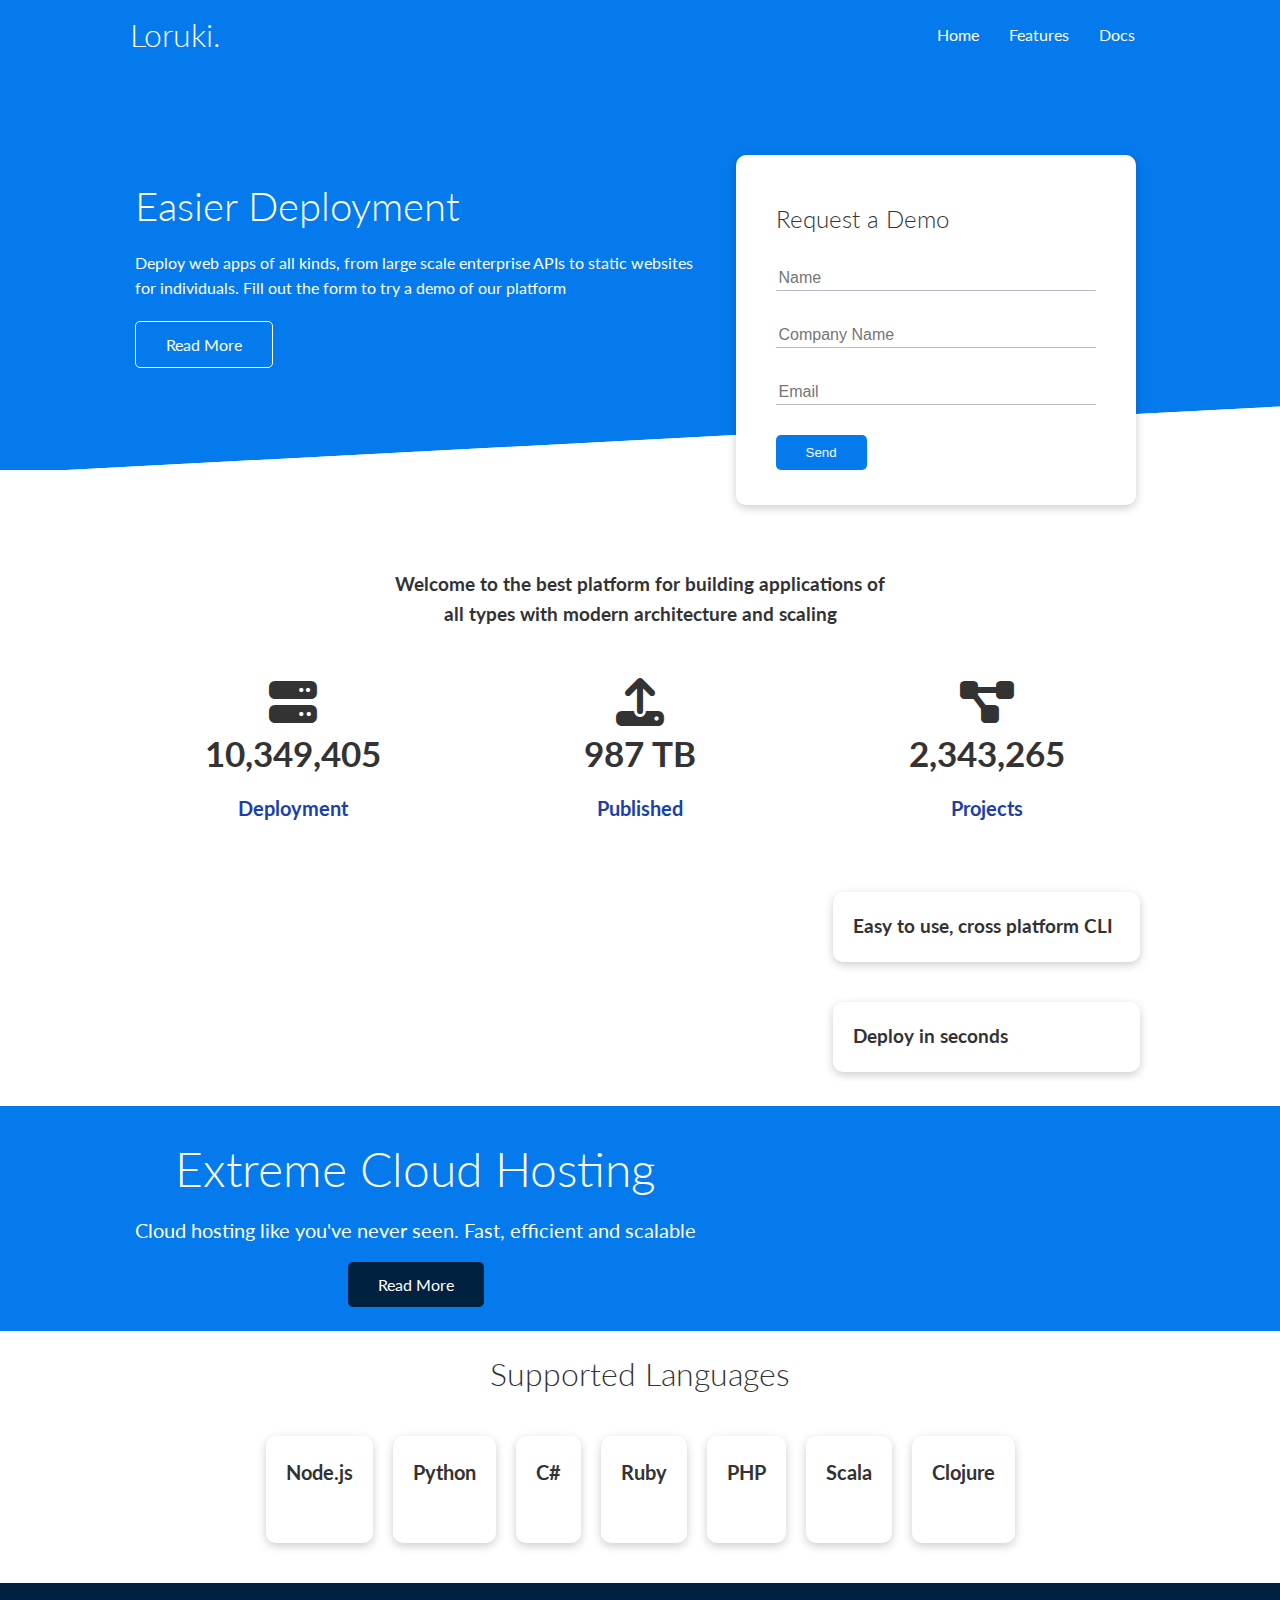
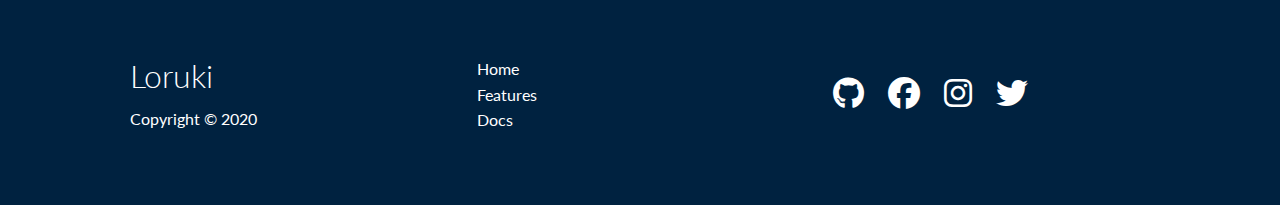
==== index.html @ b553d43c "completed loruki clone" ====
<!DOCTYPE html>
<html lang="en">
  <head>
    <meta charset="UTF-8" />
    <meta name="viewport" content="width=device-width, initial-scale=1.0" />
    <link
      rel="stylesheet"
      href="https://cdnjs.cloudflare.com/ajax/libs/font-awesome/6.7.2/css/all.min.css"
      integrity="sha512-Evv84Mr4kqVGRNSgIGL/F/aIDqQb7xQ2vcrdIwxfjThSH8CSR7PBEakCr51Ck+w+/U6swU2Im1vVX0SVk9ABhg=="
      crossorigin="anonymous"
      referrerpolicy="no-referrer"
    />
    <link rel="stylesheet" href="styles/utilities.css" />
    <link href="styles/styles.css" rel="stylesheet" />
    <title>Loruki | Cloud Hosting For Everyone</title>
  </head>
  <body>
    <!-- --------NAVBAR------- -->
    <header class="navbar">
      <div class="container flex">
        <h1 class="logo">Loruki.</h1>
        <nav>
          <ul>
            <li><a href="index.html">Home</a></li>
            <li><a href="features.html">Features</a></li>
            <li><a href="docs.html">Docs</a></li>
          </ul>
        </nav>
      </div>
    </header>

    <!-- ----------SHOWCASE---------- -->

    <section class="showcase">
      <div class="container grid">
        <div class="showcase-text">
          <h2>Easier Deployment</h2>
          <p>
            Deploy web apps of all kinds, from large scale enterprise APIs to
            static websites for individuals. Fill out the form to try a demo of
            our platform
          </p>
          <a href="features.html" class="btn outline-btn">Read More</a>
        </div>

        <div class="showcase-form card">
          <h2>Request a Demo</h2>
          <form>
            <div class="form-input">
              <input type="text" name="name" placeholder="Name" required />
            </div>
            <div class="form-input">
              <input
                type="text"
                name="company-name"
                placeholder="Company Name"
                required
              />
            </div>
            <div class="form-input">
              <input type="email" name="email" placeholder="Email" required />
            </div>
            <input type="submit" value="Send" class="btn btn-primary" />
          </form>
        </div>
      </div>
    </section>

    <!-- STATS -->
    <section class="stats">
      <div class="container">
        <h3 class="stats-heading text-center margin-y1">
          Welcome to the best platform for building applications of all types
          with modern architecture and scaling
        </h3>
        <div class="grid grid-3 text-center margin-y4">
          <div>
            <i class="fas fa-server fa-3x"></i>
            <h3>10,349,405</h3>
            <p class="text-secondary">Deployment</p>
          </div>

          <div>
            <i class="fas fa-upload fa-3x"></i>
            <h3>987 TB</h3>
            <p class="text-secondary">Published</p>
          </div>

          <div>
            <i class="fas fa-project-diagram fa-3x"></i>
            <h3>2,343,265</h3>
            <p class="text-secondary">Projects</p>
          </div>
        </div>
      </div>
    </section>

    <!-- CLI -->

    <section class="cli">
      <div class="container grid">
        <div>
          <img
            src="https://zen-carson-c10c9f.netlify.app/images/cli.png"
            alt=""
          />
        </div>
        <div class="card">
          <h3>Easy to use, cross platform CLI</h3>
        </div>
        <div class="card">
          <h3>Deploy in seconds</h3>
        </div>
      </div>
    </section>

    <section class="cloud bg-primary margin-y2 padding-y2">
      <div class="container grid">
        <div class="text-center">
          <h2 class="lg">Extreme Cloud Hosting</h2>
          <p class="lead margin-y1">
            Cloud hosting like you've never seen. Fast, efficient and scalable
          </p>
          <a href="features.html" class="btn btn-dark">Read More</a>
        </div>
        <img
          src="https://zen-carson-c10c9f.netlify.app/images/cloud.png"
          alt=""
        />
      </div>
    </section>

    <!-- Languages -->

    <section class="languages">
      <h2 class="md text-center margin-y2">Supported Languages</h2>

      <div class="container flex">
        <div class="card text-center">
          <h4>Node.js</h4>
          <img
            src="https://zen-carson-c10c9f.netlify.app/images/logos/node.png"
            alt=""
          />
        </div>

        <div class="card text-center">
          <h4>Python</h4>
          <img
            src="https://zen-carson-c10c9f.netlify.app/images/logos/python.png"
            alt=""
          />
        </div>

        <div class="card text-center">
          <h4>C#</h4>
          <img
            src="https://zen-carson-c10c9f.netlify.app/images/logos/csharp.png"
            alt=""
          />
        </div>

        <div class="card text-center">
          <h4>Ruby</h4>
          <img
            src="https://zen-carson-c10c9f.netlify.app/images/logos/ruby.png"
            alt=""
          />
        </div>

        <div class="card text-center">
          <h4>PHP</h4>
          <img
            src="https://zen-carson-c10c9f.netlify.app/images/logos/php.png"
            alt=""
          />
        </div>

        <div class="card text-center">
          <h4>Scala</h4>
          <img
            src="https://zen-carson-c10c9f.netlify.app/images/logos/scala.png"
            alt=""
          />
        </div>

        <div class="card text-center">
          <h4>Clojure</h4>
          <img
            src="https://zen-carson-c10c9f.netlify.app/images/logos/clojure.png"
            alt=""
          />
        </div>
      </div>
    </section>

    <footer class="footer bg-dark padding-y3">
      <div class="container grid grid-3">
        <div>
          <h2 class="md">Loruki</h2>
          <p>Copyright © 2020</p>
        </div>
        <nav>
          <ul>
            <li><a href="index.html">Home</a></li>
            <li><a href="features.html">Features</a></li>
            <li><a href="docs.html">Docs</a></li>
          </ul>
        </nav>
        <div class="social-icons">
          <a href="#"><i class="fab fa-github fa-2x"></i></a>
          <a href="#"><i class="fab fa-facebook fa-2x"></i></a>
          <a href="#"><i class="fab fa-instagram fa-2x"></i></a>
          <a href="#"><i class="fab fa-twitter fa-2x"></i></a>
        </div>
      </div>
    </footer>
  </body>
</html>
---- styles/utilities.css ----
.container{
    max-width: 1100px;
    margin: 0 auto;
    overflow: hidden;
    padding: 0 40px;
}

.flex{
    display: flex;
    justify-content: center;
    align-items: center;
    height: 100%; 
    /* forget to add height earlier */
}

.grid{
    display: grid;
    grid-template-columns: repeat(2 , 1fr);
    gap: 20px;
    justify-content: center;
    align-items: center;
    height: 100%;
}

.card {
    background-color: #fff;
    color: #333;
    border-radius: 10px;
    box-shadow: 0 3px 10px rgba(0, 0, 0, 0.2);
    padding: 20px;
    margin: 10px;

}

.grid-3 {
    grid-template-columns: repeat(3, 1fr);
}


.btn {
    display: inline-block;
    background-color: var(--primary-color);
    color: #fff;
    border: none;
    border-radius: 5px;
    padding: 10px 30px;
    cursor: pointer;
}

.outline-btn {
    background-color: transparent;
    border: 1px solid #fff;

}

.btn-dark {
    background-color: var(--dark-color);
}

.btn:hover {
    transform: scale(0.98);
}

/* backgrounds */
.bg-primary,
.btn-primary {
    background-color: var(--primary-color);
    color: #fff;
}

.bg-dark,
.btn-dark {
    background-color: var(--dark-color);
    color: #fff;
}
.bg-light,
.btn-ligt{
    background-color: var(--light-color);
    color: #333;
}

.alert {
    background-color: var(--light-color);
    padding: 10px 20px;
    font-weight: bold;
    margin: 15px 0;
}

.alert-success {
    background-color: var(--success-color);
    color: #fff;
}



/* texts */

.text-center {
    text-align: center;
}

.text-secondary {
    color: var(--secondary-color);
}

.text-primary {
    color: var(--primary-color);
}

.lead {
    font-size: 1.25rem;
}
.sm {
    font-size: 1rem;
}
.md {
    font-size: 2rem;
}
.lg{
    font-size: 3rem;
}

.xl {
    font-size: 4rem;
}


/* Margin  & Paddings*/

.margin-y1{
 margin: 1rem 0;
}

.margin-y2{
    margin: 1.5rem 0;
   }

.margin-y3{
    margin: 2rem 0 ;
   }

.margin-y4{
    margin: 3rem 0 ;
   }

.margin-y5{
    margin: 4rem 0 ;
   }
   

.padding-y1 {
    padding: 1rem 0;
}

.padding-y2 {
    padding: 1.5rem 0;
}

.padding-y2rem {
    padding: 2rem 0;
}

.padding-y3 {
    padding : 4rem 0;
}

.padding-y25rem {
    padding: 2.5rem;
}

.padding-xy2 {
    padding: 2rem;
}
---- styles/styles.css ----
@import url('https://fonts.googleapis.com/css2?family=Lato:wght@300&display=swap');

:root{
    --primary-color: #047aed;
    --secondary-color: #1c3fa8;
    --dark-color: #002240;
    --light-color: #f4f4f4;
    --success-color: #5cb85c;
    --error-color: #d9534f;
}

*{
    margin: 0;
    padding: 0;
    box-sizing: border-box;
}

body{
    font-family: 'Lato', sans-serif;
    color: #333;
    line-height: 1.6;
}

ul{
    list-style: none;
}

a{
    text-decoration: none;
    color: #333;
}

h1,h2{
    font-weight: 300;
    margin: 10px 0;
    line-height: 1.2;
}

p {
    margin: 10px 0;
}

img{
    width: 100%;
}
.demo {
    height: 1000px;
}



/* --------------NAVBAR --------------------*/

.navbar{
    background-color: var(--primary-color);
    color: #fff;
    height: 70px;
}

.navbar ul {
    display: flex;
}

.navbar a{
    color: #fff;
    padding: 10px;
    margin: 0 5px;
}

.navbar a:hover {
    border-bottom: 2px solid #fff;
}

.navbar .flex {
    justify-content: space-between;
}

/* -----------SHOWCASE------------- */

.showcase {
    height: 400px;
    background-color: var(--primary-color);
    color: #fff;
    position: relative;
}

.showcase h2 {
    font-size: 2.5rem;
}

.showcase p {
    margin: 20px 0;
}

.showcase .grid {
    grid-template-columns: 55% auto;
    gap: 30px;
    overflow: visible;
}

.showcase-form {
    padding: 40px;
    width: 400px;
    height: 350px;
    position: relative;
    top: 60px;
    z-index: 100;
    justify-self: flex-end;
}

.showcase-form h2{
    font-size: 1.5rem;
}

.showcase-form .form-input {
    margin: 30px 0;
}

.showcase-form input[ type="text"],
.showcase-form input[ type="email"] {
    border: 0;
    border-bottom: 1px solid #b4becb;
    width: 100%;
    padding: 3px;
    font-size: 1rem;
}

.showcase-form input:focus {
    outline: none;
  }


.showcase::before,
.showcase::after {
    content: "";
    position: absolute;
    height: 100px;
    bottom: -70px;
    right: 0;
    left: 0;
    background: #fff;
    transform: skewY(-3deg);
    -webkit-transform: skewY(-3deg);
    -moz-transform: skewY(-3deg);
    -ms-transform: skewY(-3deg);
}

/* stats */

.stats {
    padding-top: 100px;
    
}
.stats-heading {
    max-width: 500px;
    margin: auto;
}

.stats .grid h3 {
    font-size: 2.18rem;
}

.stats .grid p {
    font-size: 1.25rem;
    font-weight: bold;
}


/* CLI */

.cli .grid {
    grid-template-columns: repeat(3, 1fr);
   grid-template-rows: repeat(2, 1fr);
}

.cli .grid > *:first-child {
    grid-column:  1 / span 2;
    grid-row:  1 / span 2;
}

/* Cloud */

.cloud .grid {
    grid-template-columns: 4fr 3fr;
}
    
/* languages */

.languages .flex {
    flex-wrap: wrap;
}

.languages .card {
    margin: 18px 10px 40px;
    transition: transform 0.2s ease-in;
    /* text-align: center; - all cards, text are centarally aligned so, we can classify the class text-center to that element in html file or 
    can select the tag and style it in css in one go */
}

.languages .card h4 {
    margin-bottom: 10px;
    font-size: 1.25rem;
}

.languages .card:hover {
    transform: translateY(-15px);
}


/* Footer */

.footer a {
    color : #fff;
}

.footer .social-icons a {
    margin : 0 10px;
}

.fa-github:hover {
    color : black;
}
.fa-facebook:hover {
    color : #1877F2;
}
.fa-instagram:hover {
    color: #ee2a7b;
}
.fa-twitter:hover {
    color: #1877F2;
}


/* Features */

.features-main img,
.docs-main img {
    width: 200px;
    justify-self: flex-end;
}

.features-head img {
    width: 300px;
    justify-self: flex-end;
}

.features-subhead .grid {
    padding: 30px;
}

.features-subhead .grid > *:first-child {
grid-column: 1 / span 3;
}

.features-subhead .grid :nth-child(2) {
    grid-column: 1 / span 2;
}

.features-subhead .card > i {
    margin-right: 20px;
}


/* DOCS */


.docs-subhead .grid {
    grid-template-columns: 1fr 2fr;
    align-items: flex-start;
}

.docs-subhead h3 {
    margin: 20px 0;
}

.docs-subhead nav li {
    font-size: 17px;
    margin-bottom: 5px;
    padding-bottom: 5px;
    border-bottom: 1px solid #ccc;
}

.docs-subhead nav li:hover {
    font-weight: bold;
    cursor: pointer;
}

.alert i {
    margin-right: 10px;
}

code {
    font-family: monospace;
}

code , pre {
    background-color: #333;
    color: #fff;
    padding: 10px;
}


/* Tablet 768px*/
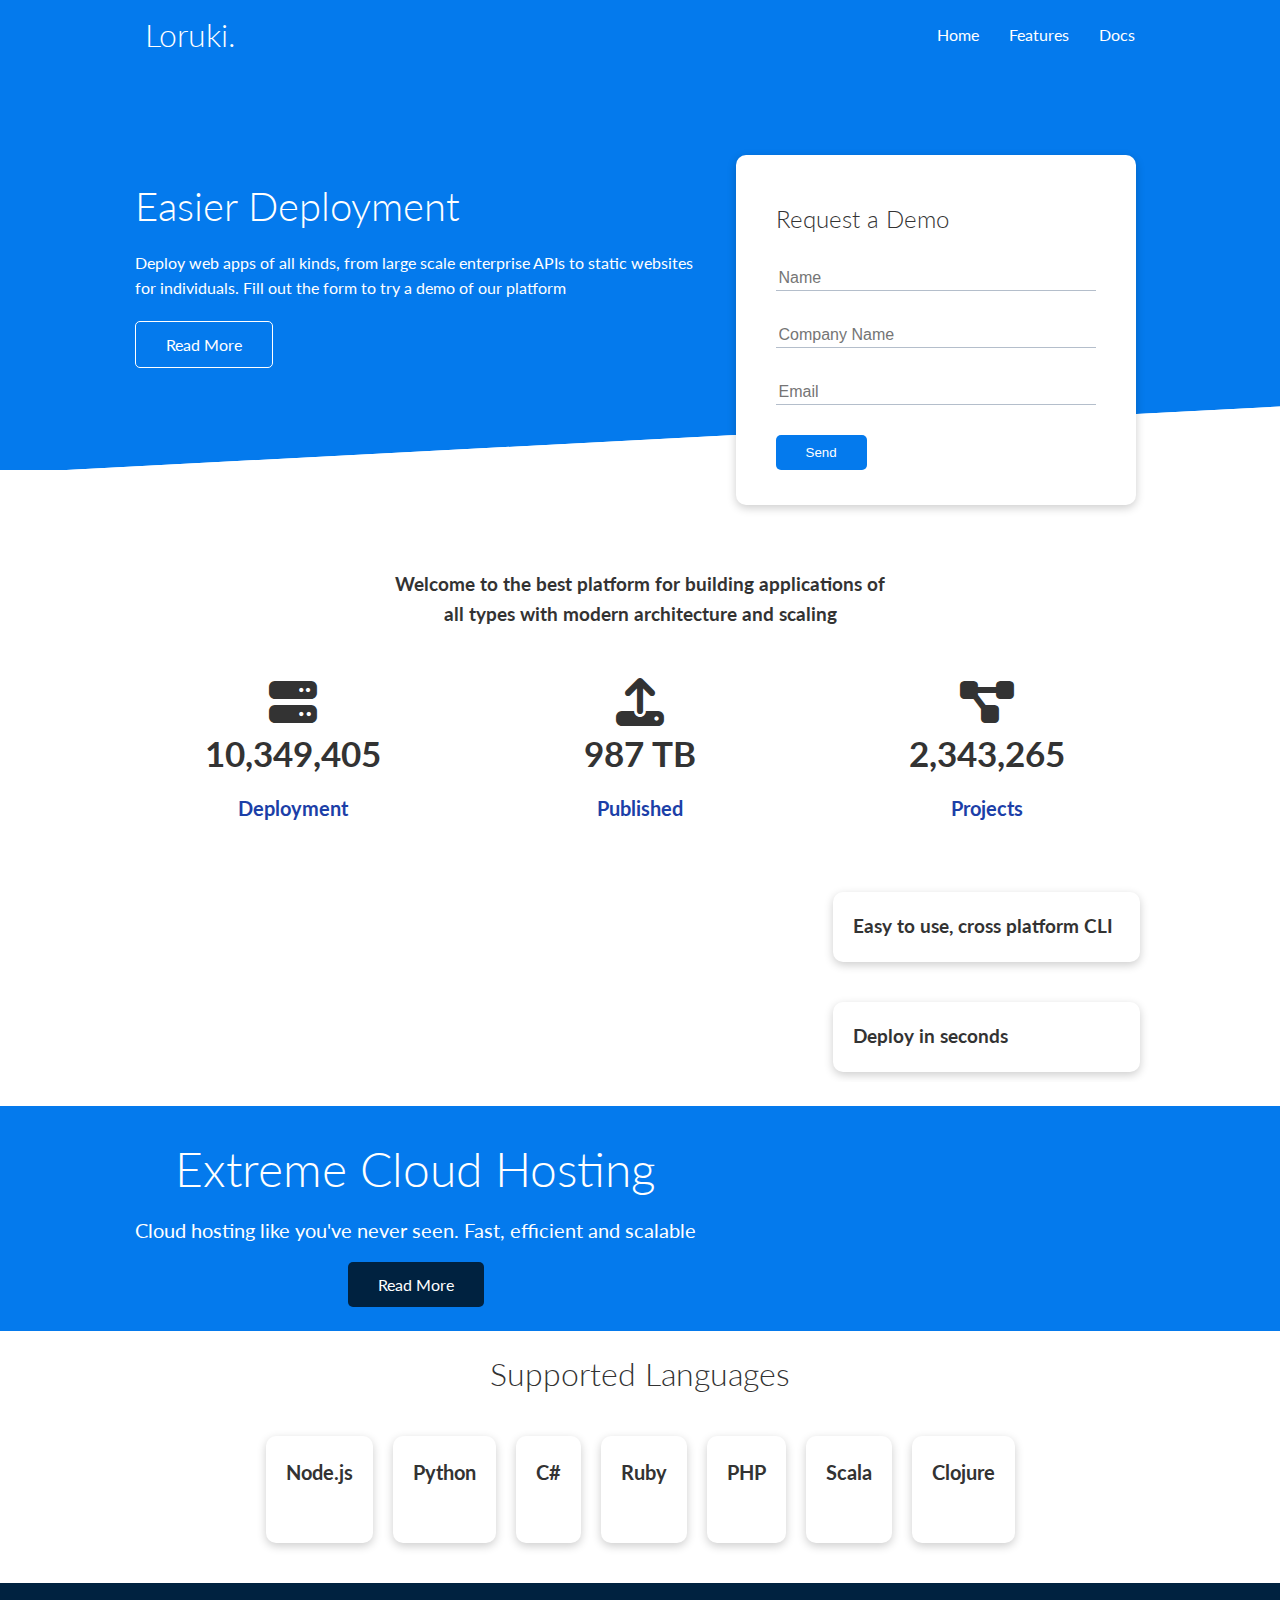
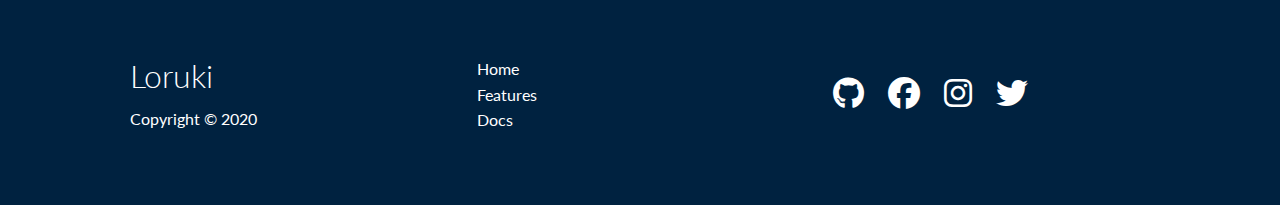
==== commit 328261fe: "add responsiveness for home page" ====
--- a/index.html
+++ b/index.html
@@ -18,7 +18,7 @@
     <!-- --------NAVBAR------- -->
     <header class="navbar">
       <div class="container flex">
-        <h1 class="logo">Loruki.</h1>
+        <h1 class="logo"><a href="index.html">Loruki.</a></h1>
         <nav>
           <ul>
             <li><a href="index.html">Home</a></li>
--- a/styles/styles.css
+++ b/styles/styles.css
@@ -68,7 +68,7 @@
     margin: 0 5px;
 }
 
-.navbar a:hover {
+.navbar ul a:hover {
     border-bottom: 2px solid #fff;
 }
 
@@ -194,8 +194,7 @@
 .languages .card {
     margin: 18px 10px 40px;
     transition: transform 0.2s ease-in;
-    /* text-align: center; - all cards, text are centarally aligned so, we can classify the class text-center to that element in html file or 
-    can select the tag and style it in css in one go */
+   
 }
 
 .languages .card h4 {
@@ -300,5 +299,59 @@
     padding: 10px;
 }
 
-
-/* Tablet 768px*/
+@media screen and (max-width: 1000px) {
+    .showcase-form {
+        width: 300px;
+    }
+}
+
+@media screen and (max-width: 768px){
+
+    .showcase {
+        height: auto;
+    }
+    .showcase .grid,
+    .stats .grid,
+    .cli .grid,
+    .cloud .grid,
+    .footer .grid {
+        grid-template-columns: 1fr;
+        grid-template-rows: 1fr;
+    }
+
+    .showcase-text {
+        text-align: center;
+        margin-top: 40px;
+    }
+
+    .showcase-form{
+        justify-self: center;
+        width: 340px;
+    }
+     
+    .cli .grid >*:first-child {
+        grid-column: 1;
+        grid-row: 1;
+    }
+}
+
+@media screen and (max-width: 500px) {
+    .navbar {
+        height: 110px;
+    }
+
+    .navbar .flex {
+        flex-direction: column;
+    }
+
+    .navbar ul {
+        padding: 10px;
+        background-color: rgba(0, 0, 0, 0.1);
+    }
+
+    .showcase-form {
+        width: 300px;
+    }
+
+    
+}